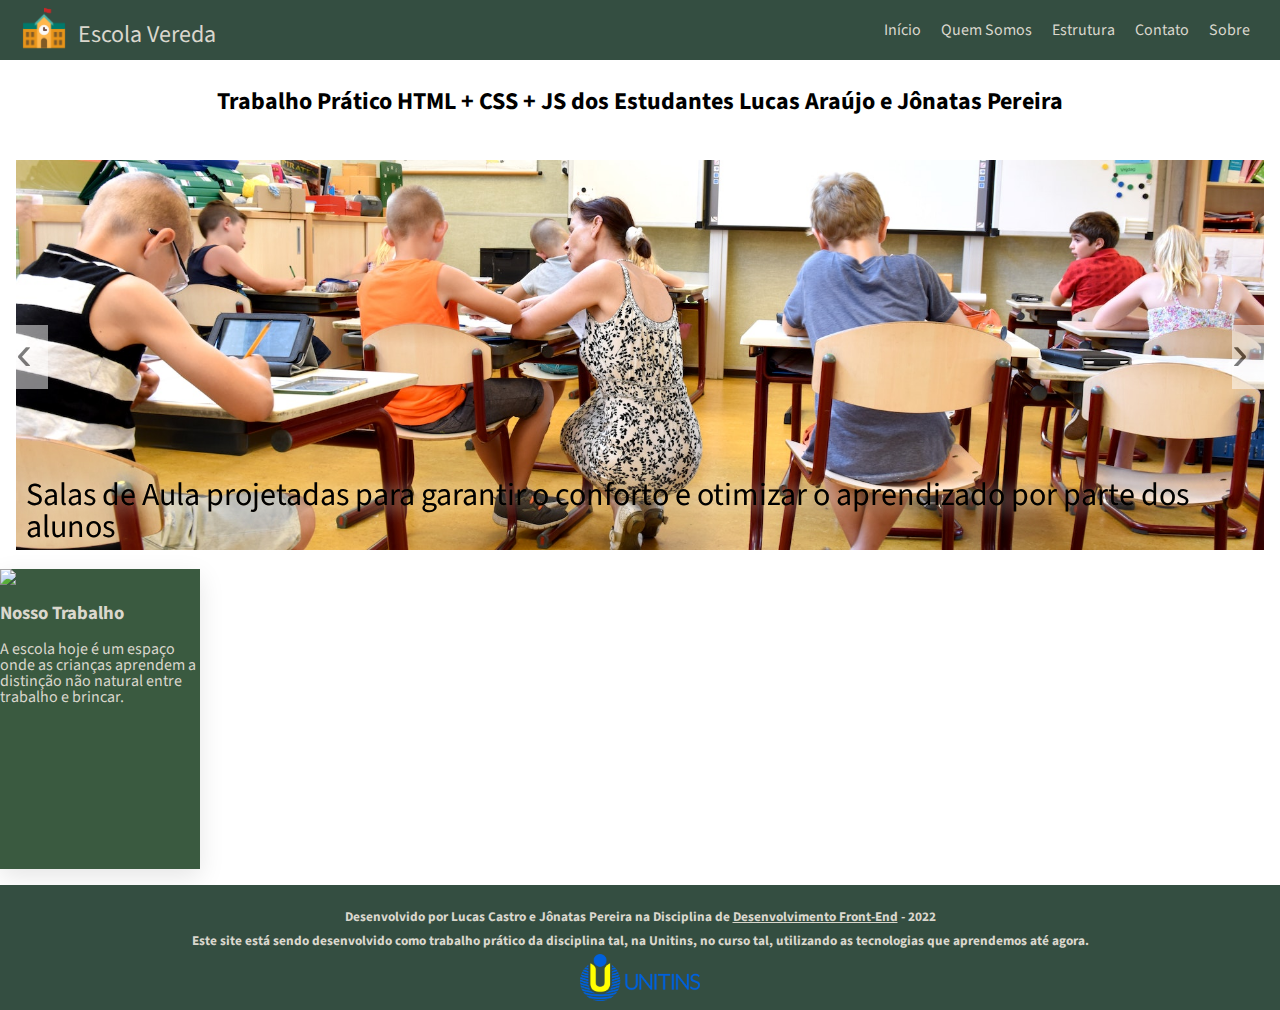
==== index.html @ c52f37e3 "atualização" ====
<!DOCTYPE html>
<html lang="pt-br">

<head>
    <meta charset="UTF-8">
    <meta http-equiv="X-UA-Compatible" content="IE=edge">
    <meta name="viewport" content="width=device-width, initial-scale=1.0">
    <title>Escola Vereda</title>
    <link rel="stylesheet" href="css/formatacao.css">
    <link rel="stylesheet" href="css/carrossel.css">
    <link rel="shortcut icon" href="img/logo.png" type="image/x-icon">
</head>

<body>
    <header>
        <nav class="navbar">
            <a href="sobre.html" class="logo">
                <img width="48px" height="48px" src="img/logo.png">
                <p>Escola Vereda</p>
            </a>
            <ul>
                <li class="link-nav"><a href="index.html">Início</a></li>
                <li class="link-nav"><a href="quemsou.html">Quem Somos</a></li>
                <li class="link-nav"><a href="estrutura.html">Estrutura</a></li>
                <li class="link-nav"><a href="contato.html">Contato</a></li>
                <li class="link-nav"><a href="sobre.html">Sobre</a></li>
            </ul>
        </nav>
    </header>
    <main>
        <h1 class="subtitulo">Trabalho Prático HTML + CSS + JS dos Estudantes Lucas Araújo e Jônatas Pereira</h1>
        <div class="carrossel">
            <button class="carrossel-anterior" onclick="ant()">&#8249;</button>
            <ul id="container-carrossel">
                <li class="item-carrossel">
                    <figure>
                        <img src="img/foto1.jpg">
                        <figcaption>Salas de Aula projetadas para garantir o conforto e otimizar o aprendizado por parte dos alunos</figcaption>
                    </figure>
                </li>
                <li class="item-carrossel">
                    <figure>
                        <img src="img/foto2.jpg">
                        <figcaption>Laboratórios para que nossos alunos possam experimentar, analisar e concluir.</figcaption>

                    </figure>

                </li>
                <li class="item-carrossel">
                    <figure>
                        <img src="img/foto3.jpg">
                        <figcaption>Equipe de profissionais seletos e qualificados</figcaption>
                    </figure>

                </li>
            </ul>
            <button class="carrossel-proximo" onclick="prox()">&#8250;</button>
        </div>
        <div class="cards">
            <div class="cards-container">
                <div class="card">
                    <img src="img/escola.png">
                    <h3>Nosso Trabalho</h3>
                    <p>A escola hoje é um espaço onde as crianças aprendem a distinção não natural entre trabalho e brincar.</p>
                </div>
            </div>
        </div>
    </main>
    <br>
    <footer class="rodape">
        <h5 class="info-rodape">Desenvolvido por Lucas Castro e Jônatas Pereira na Disciplina de <a
                href="https://www.unitins.br/nPortal/sistemas-de-informacao-palmas">Desenvolvimento Front-End</a> - 2022
        </h5>
        <h5 class="info-rodape">Este site está sendo desenvolvido como trabalho prático da disciplina tal, na Unitins, no curso tal, utilizando as tecnologias que aprendemos até agora.</h5>
        <img class="logo-unitins" src="img/unitins.png">
    </footer>
    <script src="js/carrossel.js"></script>
</body>
</html>
---- css/formatacao.css ----
@import url('https://fonts.googleapis.com/css2?family=Source+Sans+Pro&display=swap');


/*
    Reset CSS baseado em: https://meyerweb.com/eric/tools/css/reset/
*/

html, body, div, span, applet, object, iframe,
p, blockquote, pre,
a, abbr, acronym, address, big, cite, code,
del, dfn, em, img, ins, kbd, q, s, samp,
small, strike, strong, sub, sup, tt, var,
b, u, i, center,
dl, dt, dd, ol, ul, li,
fieldset, form, label, legend,
table, caption, tbody, tfoot, thead, tr, th, td,
article, aside, canvas, details, embed, 
figure, figcaption, footer, header, hgroup, 
menu, nav, output, ruby, section, summary,
time, mark, audio, video {
	margin: 0;
	padding: 0;
	border: 0;
	font-size: 100%;
	font: inherit;
	vertical-align: baseline;
}

article, aside, details, figcaption, figure, 
footer, header, hgroup, menu, nav, section {
	display: block;
}
body {
	line-height: 1;
}
ol, ul {
	list-style: none;
}
blockquote, q {
	quotes: none;
}
blockquote:before, blockquote:after,
q:before, q:after {
	content: '';
	content: none;
}
table {
	border-collapse: collapse;
	border-spacing: 0;
}
/*fim do Reset CSS*/

html {
    font-family: 'Source Sans Pro', sans-serif;
    --texto1: #dad7cd;
    --texto2: #000000;
    --fundo: #ffffff;
    --cor1: #344e41;
    --cor2: #3a5a40;
}

body {
    display: flex;
    flex-direction: column;
    color: var(--texto1);
    height: 100%;
    width: 100%;
    padding: 0;
    margin: 0;
}
.subtitulo {
    font-size: 1.5em;
    font-weight: bold;
    text-align: center;
    color: var(--texto2);
    text-align: center;
    margin-top: 30px;
    margin-bottom: 30px;
}

.navbar {
    display: flex;
    background-color: var(--cor1);
    justify-content: space-between;
    align-items: center;
    padding: 20px;
    height: 20px;
}

.logo {
    text-decoration: none;
    text-align: center;
    display: flex;
    column-gap: 10px;
    align-items: center;
    font-size: x-large;
    height: 58px;
}

.logo:visited {
    color: var(--texto);
}

.logo p {
    padding-top: 10px;
}

.navbar ul {
    display: flex;
    flex-direction: row;
}

.link-nav {
    align-self: center;
    height: 50px;
    display: flex;
    align-items: center;
    padding-left: 10px;
    padding-right: 10px;
}

.link-nav:hover {
    background-color: var(--cor2);
}
.link-nav a {
    text-decoration: none;
    color: var(--texto);
}
.link-nav a:visited {
    text-decoration: none;
}

main {
    flex: auto;
    background-color: var(--fundo);
    display: flex;
    flex-direction: column;
    
}

.rodape {
    height: 75px;
    background-color: var(--cor1);
    display: flex;
    flex-direction: column;
    align-items: center;
    row-gap: 1px;
    padding-top: 20px;
    padding-bottom:30px;
}

.logo-unitins {
    filter: brightness(1.5);
    width: 120px;
}


.cards {
    display: flex;
    flex-direction: row;
}

.card {
    display: flex;
    flex-direction: column;
    width: 200px;
    height: 300px;
    background-color: var(--cor2);
    box-shadow: 0 .5rem 1.5rem rgba(0,0,0,.1);
}

a {
    color: var(--texto1);
}

a:visited {
    color: var(--texto1);
}
.info-dev{
    color: var(--texto2);
    text-align: justify;
}
.info-estrutura{
    color: var(--texto2);
    text-align: justify;
}
.info-sobre{
    color: var(--texto2);
    text-align: justify;
}
.info-rodape{
    font-weight: bold;
    margin: 5px;
}
#estrutura{
    font-size: 35px;
}
---- css/carrossel.css ----
.carrossel {
    margin: 1rem;
    position: relative;
    overflow: hidden;
}

#container-carrossel{
    list-style-type: none;
    transition: margin 1s;
    width: 100%;
    display: flex;
    overflow: hidden;
    scroll-behavior: smooth;
    list-style: none;
    margin: 0;
    padding: 0;
}


.carrossel-anterior, .carrossel-proximo {
    position: absolute;
    display: flex;
    top: 0;
    bottom: 0;
    margin: auto;
    height: 4rem;
    background-color: white;
    border: none;
    width: 2rem;
    font-size: 3rem;
    padding: 0;
    cursor: pointer;
    opacity: 0.5;
    transition: opacity 100ms;
}

.carrossel-anterior{
    left: 0;
    z-index: 1;
}

.carrossel-proximo {
    right: 0;
}

.item-carrossel {
    width: 100%;
    height: 100%;
    flex: 1 0 100%;
}

.item-carrossel img {
    width: 100% !important;
    z-index: -99999;
}

.item-carrossel figure {
    position: relative;
}

.item-carrossel figcaption {
    position: absolute;
    left: 10px;
    bottom: 10px;
    font-size: xx-large;
    color: white;
    text-shadow: 2px 2px 20px black;
    filter: invert() sepia();
}
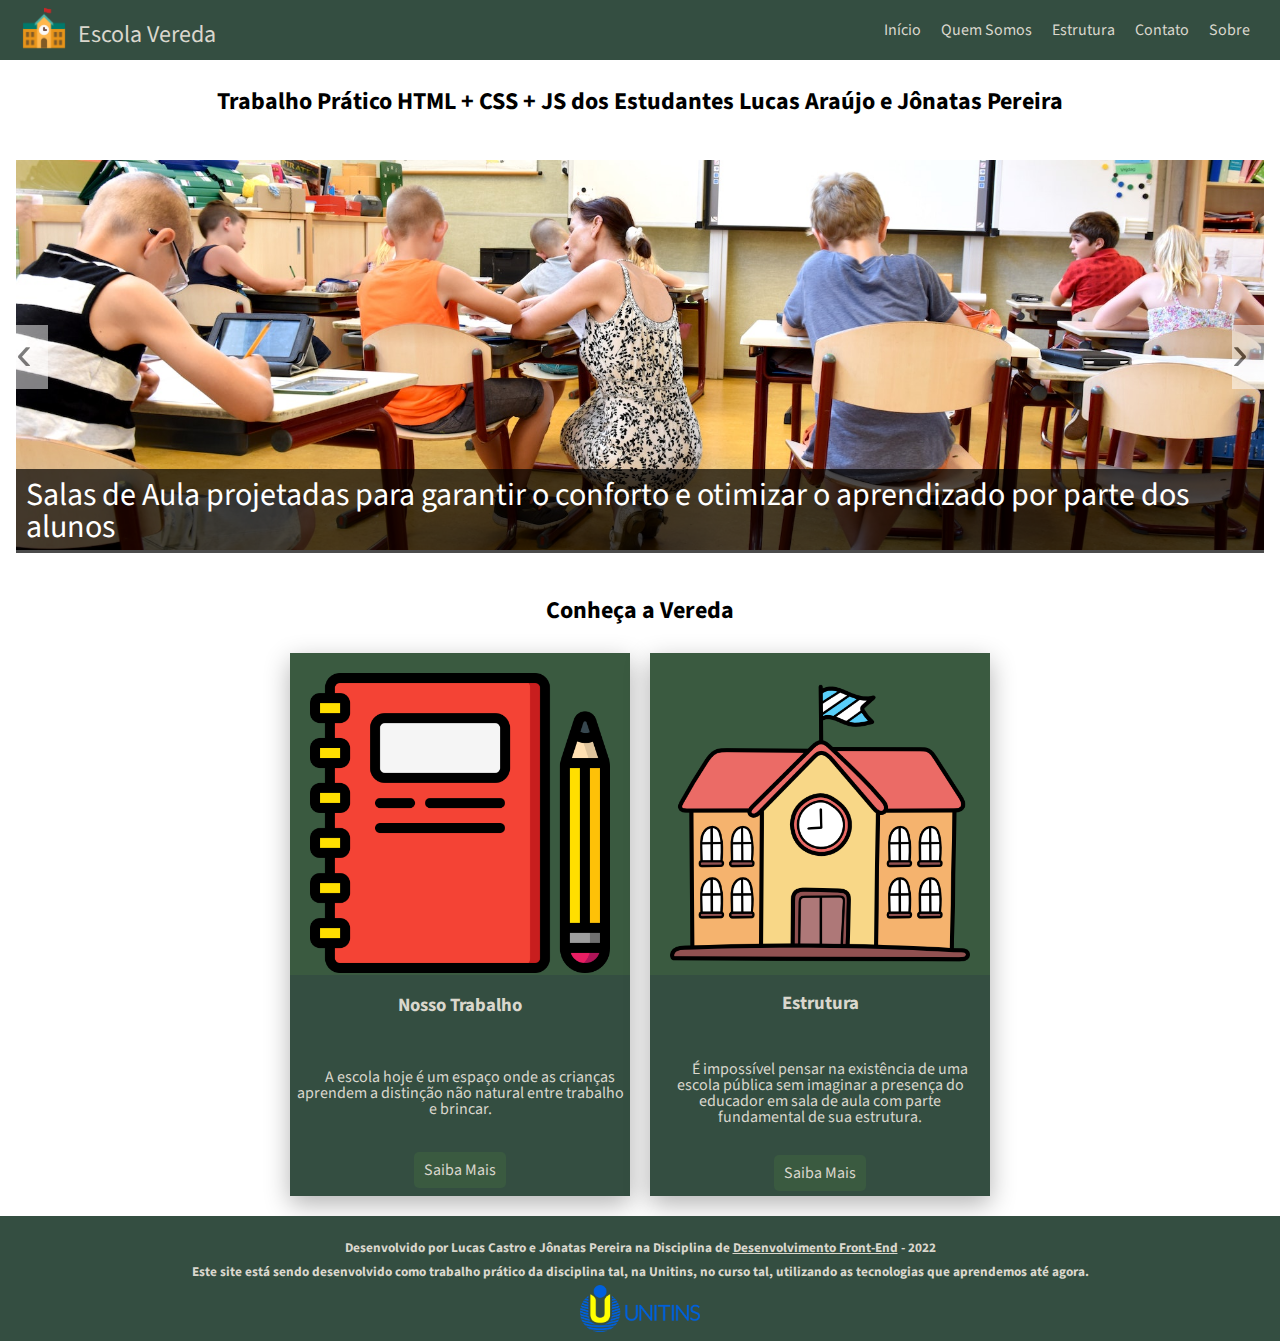
==== commit 81031a47: "atualização" ====
--- a/index.html
+++ b/index.html
@@ -35,13 +35,23 @@
                 <li class="item-carrossel">
                     <figure>
                         <img src="img/foto1.jpg">
-                        <figcaption>Salas de Aula projetadas para garantir o conforto e otimizar o aprendizado por parte dos alunos</figcaption>
+                        <div class="figure-bottom">
+
+                            <figcaption>Salas de Aula projetadas para garantir o conforto e otimizar o aprendizado por
+                                parte
+                                dos alunos</figcaption>
+                        </div>
+
                     </figure>
                 </li>
                 <li class="item-carrossel">
                     <figure>
                         <img src="img/foto2.jpg">
-                        <figcaption>Laboratórios para que nossos alunos possam experimentar, analisar e concluir.</figcaption>
+                        <div class="figure-bottom">
+
+                            <figcaption>Laboratórios para que nossos alunos possam experimentar, analisar e concluir.
+                            </figcaption>
+                        </div>
 
                     </figure>
 
@@ -49,31 +59,48 @@
                 <li class="item-carrossel">
                     <figure>
                         <img src="img/foto3.jpg">
-                        <figcaption>Equipe de profissionais seletos e qualificados</figcaption>
+                        <div class="figure-bottom">
+                            <figcaption>Equipe de profissionais seletos e qualificados</figcaption>
+                        </div>
                     </figure>
 
                 </li>
             </ul>
             <button class="carrossel-proximo" onclick="prox()">&#8250;</button>
         </div>
+        <h2 class="subtitulo">Conheça a Vereda</h2>
         <div class="cards">
-            <div class="cards-container">
-                <div class="card">
-                    <img src="img/escola.png">
+            <div class="card">
+                <img src="img/bloco-de-anotacoes.png">
+                <div class="card-bottom">
                     <h3>Nosso Trabalho</h3>
-                    <p>A escola hoje é um espaço onde as crianças aprendem a distinção não natural entre trabalho e brincar.</p>
+                    <p>A escola hoje é um espaço onde as crianças aprendem a distinção não natural entre trabalho e
+                        brincar.</p>
+                    <a class="botao" href="/sobre.html">Saiba Mais</a>
+                </div>
+
+            </div>
+            <div class="card">
+                <img src="img/escola.png">
+                <div class="card-bottom">
+                    <h3>Estrutura</h3>
+                    <p>É impossível pensar na existência de uma escola pública sem imaginar a presença do educador em
+                        sala de aula com parte fundamental de sua estrutura.</p>
+                    <a class="botao" href="/estrutura.html">Saiba Mais</a>
+
                 </div>
             </div>
         </div>
     </main>
-    <br>
     <footer class="rodape">
         <h5 class="info-rodape">Desenvolvido por Lucas Castro e Jônatas Pereira na Disciplina de <a
                 href="https://www.unitins.br/nPortal/sistemas-de-informacao-palmas">Desenvolvimento Front-End</a> - 2022
         </h5>
-        <h5 class="info-rodape">Este site está sendo desenvolvido como trabalho prático da disciplina tal, na Unitins, no curso tal, utilizando as tecnologias que aprendemos até agora.</h5>
+        <h5 class="info-rodape">Este site está sendo desenvolvido como trabalho prático da disciplina tal, na Unitins,
+            no curso tal, utilizando as tecnologias que aprendemos até agora.</h5>
         <img class="logo-unitins" src="img/unitins.png">
     </footer>
     <script src="js/carrossel.js"></script>
 </body>
+
 </html>--- a/css/formatacao.css
+++ b/css/formatacao.css
@@ -67,6 +67,7 @@
     width: 100%;
     padding: 0;
     margin: 0;
+    justify-content: space-around;
 }
 .subtitulo {
     font-size: 1.5em;
@@ -135,7 +136,6 @@
     background-color: var(--fundo);
     display: flex;
     flex-direction: column;
-    
 }
 
 .rodape {
@@ -147,6 +147,9 @@
     row-gap: 1px;
     padding-top: 20px;
     padding-bottom:30px;
+    margin-top: 20px;
+    margin-top: calc(auto + 20px);
+    width: 100%;
 }
 
 .logo-unitins {
@@ -158,16 +161,49 @@
 .cards {
     display: flex;
     flex-direction: row;
+    align-self: center;
+    justify-content: space-around;
+    column-gap: 20px;
 }
 
 .card {
-    display: flex;
-    flex-direction: column;
-    width: 200px;
-    height: 300px;
+    flex: auto;
+    display: flex;
+    flex-direction: column;
+    width: 300px;
     background-color: var(--cor2);
-    box-shadow: 0 .5rem 1.5rem rgba(0,0,0,.1);
-}
+    box-shadow: 0 .5rem 1.5rem rgba(0,0,0,.3);
+    padding: 20px;
+    row-gap: 22px;
+}
+.card h3 {
+    text-align: center;
+}
+
+.card p {
+    padding: 20px;
+    padding-left: 5px;
+    padding-right: 5px;
+    text-align: center;
+}
+
+.card p::first-letter {
+    padding-left: 20px;
+}
+
+.card-bottom {
+    display: flex;
+    flex-direction: column;
+    row-gap: 10px;
+    align-items: center;
+    justify-content: space-around;
+    background-color: var(--cor1);
+    margin: -20px;
+    width: calc(100% + 20px + 20px);
+    height: calc(100% + 20px + 20px);
+    padding-bottom: 5px;
+}
+
 
 a {
     color: var(--texto1);
@@ -195,3 +231,76 @@
 #estrutura{
     font-size: 35px;
 }
+form h2{
+    margin: 0;
+}
+form{
+    background-color: var(--cor1);
+    max-width: 500px;
+    padding: 40px;
+    border-radius: 20px;
+    max-width: 1600px;
+    margin: 0 auto;
+}
+.form-item{
+    position: relative;
+    margin: 20px 0;
+}
+#entre-contato{
+    text-align: center;
+    margin: 0;
+    color: var(--fundo);
+    font-size: 20px;
+}
+.input{
+    width: 100%;
+    border: 0;
+    border-bottom: 2px solid var(--fundo);
+    background-color: var(--cor1);
+    padding: 5px;
+    font-size: 13px;
+    outline: none;
+    color: var(--fundo);
+}
+
+.botao {
+    text-decoration: none;
+    border: none;
+    text-align: center;
+    background-color: var(--cor2);
+    padding: 10px;
+    border-radius: 5px;
+    width: fit-content;
+}
+
+.botao:hover{
+    background-color: var(--cor1);
+}
+
+.botao {
+    text-decoration: none;
+    border: none;
+    text-align: center;
+    background-color: var(--cor2);
+    padding: 10px;
+    border-radius: 5px;
+    width: fit-content;
+}
+
+.botao:hover{
+    background-color: var(--cor1);
+}
+
+.conteudo {
+    padding-right: 20px;
+    font-size: large;
+    min-height: calc(100vh - 75px - 75px - 100px - 50px);
+}
+
+.conteudo img {
+    float: left;
+    padding: 20px;
+}
+.conteudo p::first-letter {
+    padding-left: 20px;
+}--- a/css/carrossel.css
+++ b/css/carrossel.css
@@ -59,11 +59,15 @@
 }
 
 .item-carrossel figcaption {
-    position: absolute;
-    left: 10px;
-    bottom: 10px;
     font-size: xx-large;
     color: white;
-    text-shadow: 2px 2px 20px black;
-    filter: invert() sepia();
+}
+
+.figure-bottom {
+    position: absolute;
+    left: 0;
+    bottom: 0;
+    background-color: rgba(0, 0, 0, 0.7);
+    width: 100%;
+    padding: 10px;
 }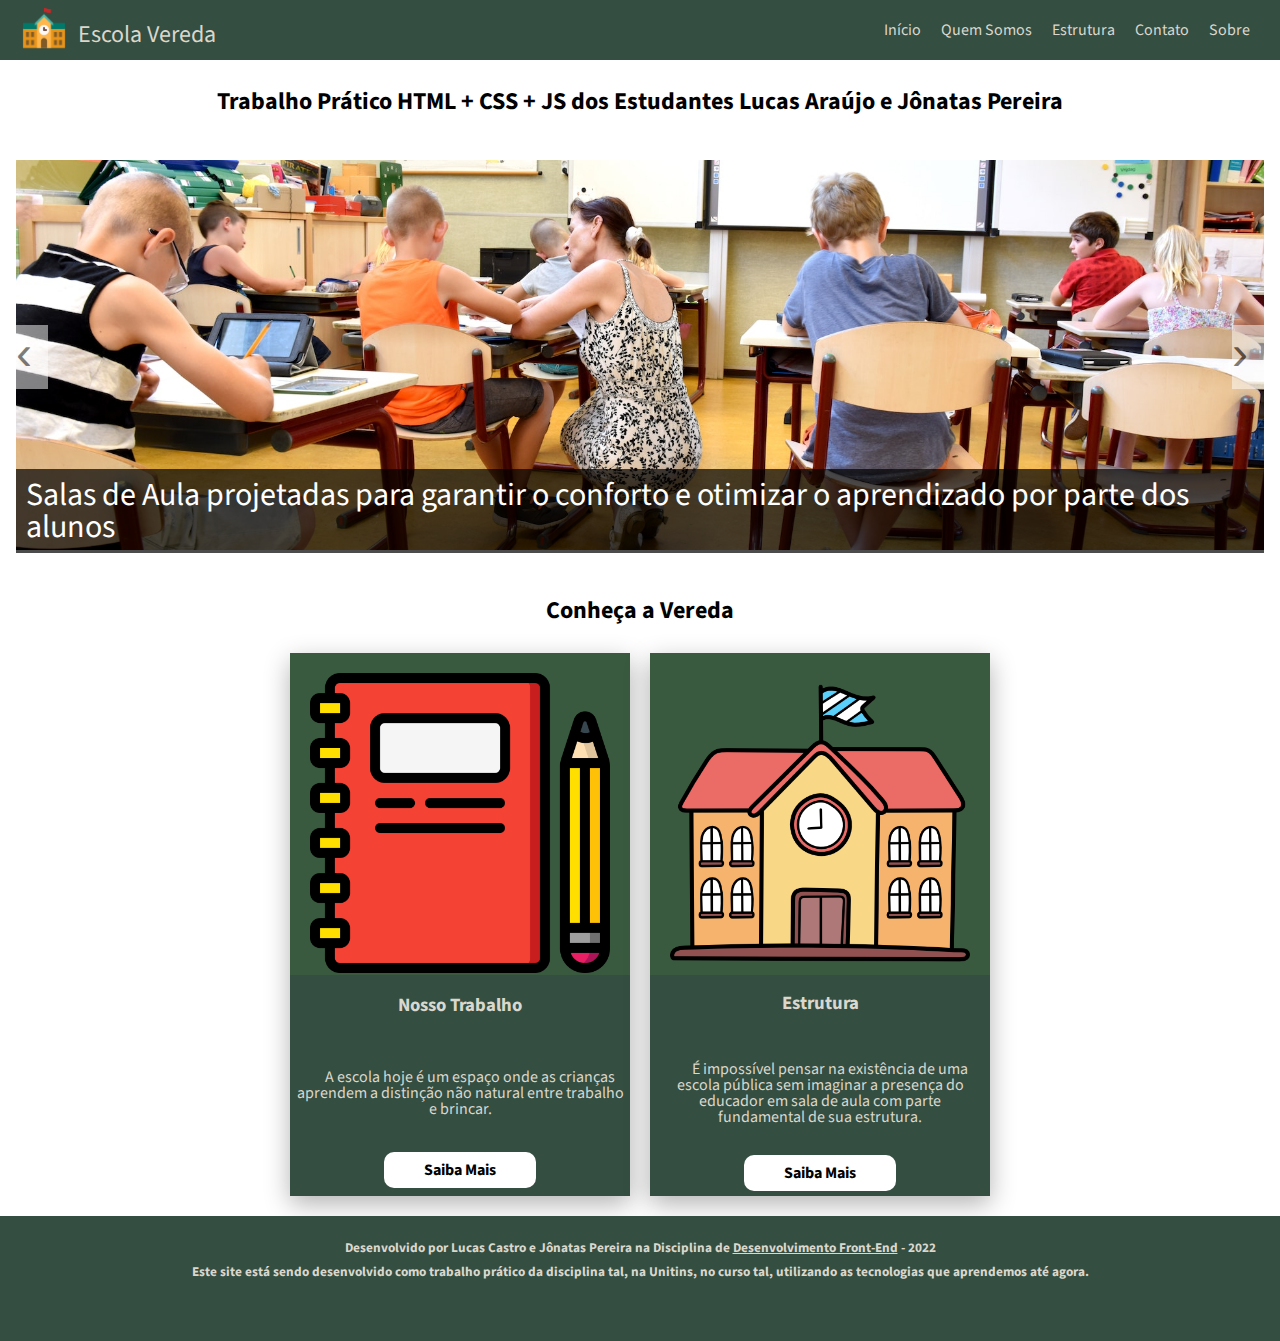
==== commit ca11d4e2: "ajuste do footer" ====
--- a/index.html
+++ b/index.html
@@ -76,7 +76,7 @@
                     <h3>Nosso Trabalho</h3>
                     <p>A escola hoje é um espaço onde as crianças aprendem a distinção não natural entre trabalho e
                         brincar.</p>
-                    <a class="botao" href="/sobre.html">Saiba Mais</a>
+                    <a class="botao" href="sobre.html">Saiba Mais</a>
                 </div>
 
             </div>
@@ -86,7 +86,7 @@
                     <h3>Estrutura</h3>
                     <p>É impossível pensar na existência de uma escola pública sem imaginar a presença do educador em
                         sala de aula com parte fundamental de sua estrutura.</p>
-                    <a class="botao" href="/estrutura.html">Saiba Mais</a>
+                    <a class="botao" href="estrutura.html">Saiba Mais</a>
 
                 </div>
             </div>
@@ -98,7 +98,6 @@
         </h5>
         <h5 class="info-rodape">Este site está sendo desenvolvido como trabalho prático da disciplina tal, na Unitins,
             no curso tal, utilizando as tecnologias que aprendemos até agora.</h5>
-        <img class="logo-unitins" src="img/unitins.png">
     </footer>
     <script src="js/carrossel.js"></script>
 </body>
--- a/css/formatacao.css
+++ b/css/formatacao.css
@@ -54,7 +54,7 @@
     font-family: 'Source Sans Pro', sans-serif;
     --texto1: #dad7cd;
     --texto2: #000000;
-    --fundo: #ffffff;
+    --branco: #ffffff;
     --cor1: #344e41;
     --cor2: #3a5a40;
 }
@@ -133,9 +133,10 @@
 
 main {
     flex: auto;
-    background-color: var(--fundo);
-    display: flex;
-    flex-direction: column;
+    background-color: var(--branco);
+    display: flex;
+    flex-direction: column;
+    justify-content: center;
 }
 
 .rodape {
@@ -209,7 +210,7 @@
     color: var(--texto1);
 }
 
-a:visited {
+a:visited:not(.botao) {
     color: var(--texto1);
 }
 .info-dev{
@@ -219,6 +220,7 @@
 .info-estrutura{
     color: var(--texto2);
     text-align: justify;
+    
 }
 .info-sobre{
     color: var(--texto2);
@@ -244,7 +246,7 @@
 }
 .form-item{
     position: relative;
-    margin: 20px 0;
+    margin: 25px 0;
 }
 #entre-contato{
     text-align: center;
@@ -255,40 +257,35 @@
 .input{
     width: 100%;
     border: 0;
-    border-bottom: 2px solid var(--fundo);
+    border-bottom: 2px solid var(--branco);
     background-color: var(--cor1);
     padding: 5px;
     font-size: 13px;
     outline: none;
-    color: var(--fundo);
-}
-
+    color: var(--branco);
+}
+
+.imagem-estrutura{
+    border: solid 3px var(--texto2);
+}
+.corpo{
+    width: 960px;
+    margin: auto;
+}
 .botao {
+    padding: 10px 40px;
+    border: 0;
+    border-radius: 10px;
+    background-color: var(--branco);
+    color: var(--texto2);
+    cursor: pointer;
+    font-weight: bold;
+    width: fit-content;
     text-decoration: none;
-    border: none;
-    text-align: center;
-    background-color: var(--cor2);
-    padding: 10px;
-    border-radius: 5px;
-    width: fit-content;
 }
 
 .botao:hover{
-    background-color: var(--cor1);
-}
-
-.botao {
-    text-decoration: none;
-    border: none;
-    text-align: center;
-    background-color: var(--cor2);
-    padding: 10px;
-    border-radius: 5px;
-    width: fit-content;
-}
-
-.botao:hover{
-    background-color: var(--cor1);
+    background-color: var(--texto1);
 }
 
 .conteudo {
@@ -303,4 +300,4 @@
 }
 .conteudo p::first-letter {
     padding-left: 20px;
-}+}
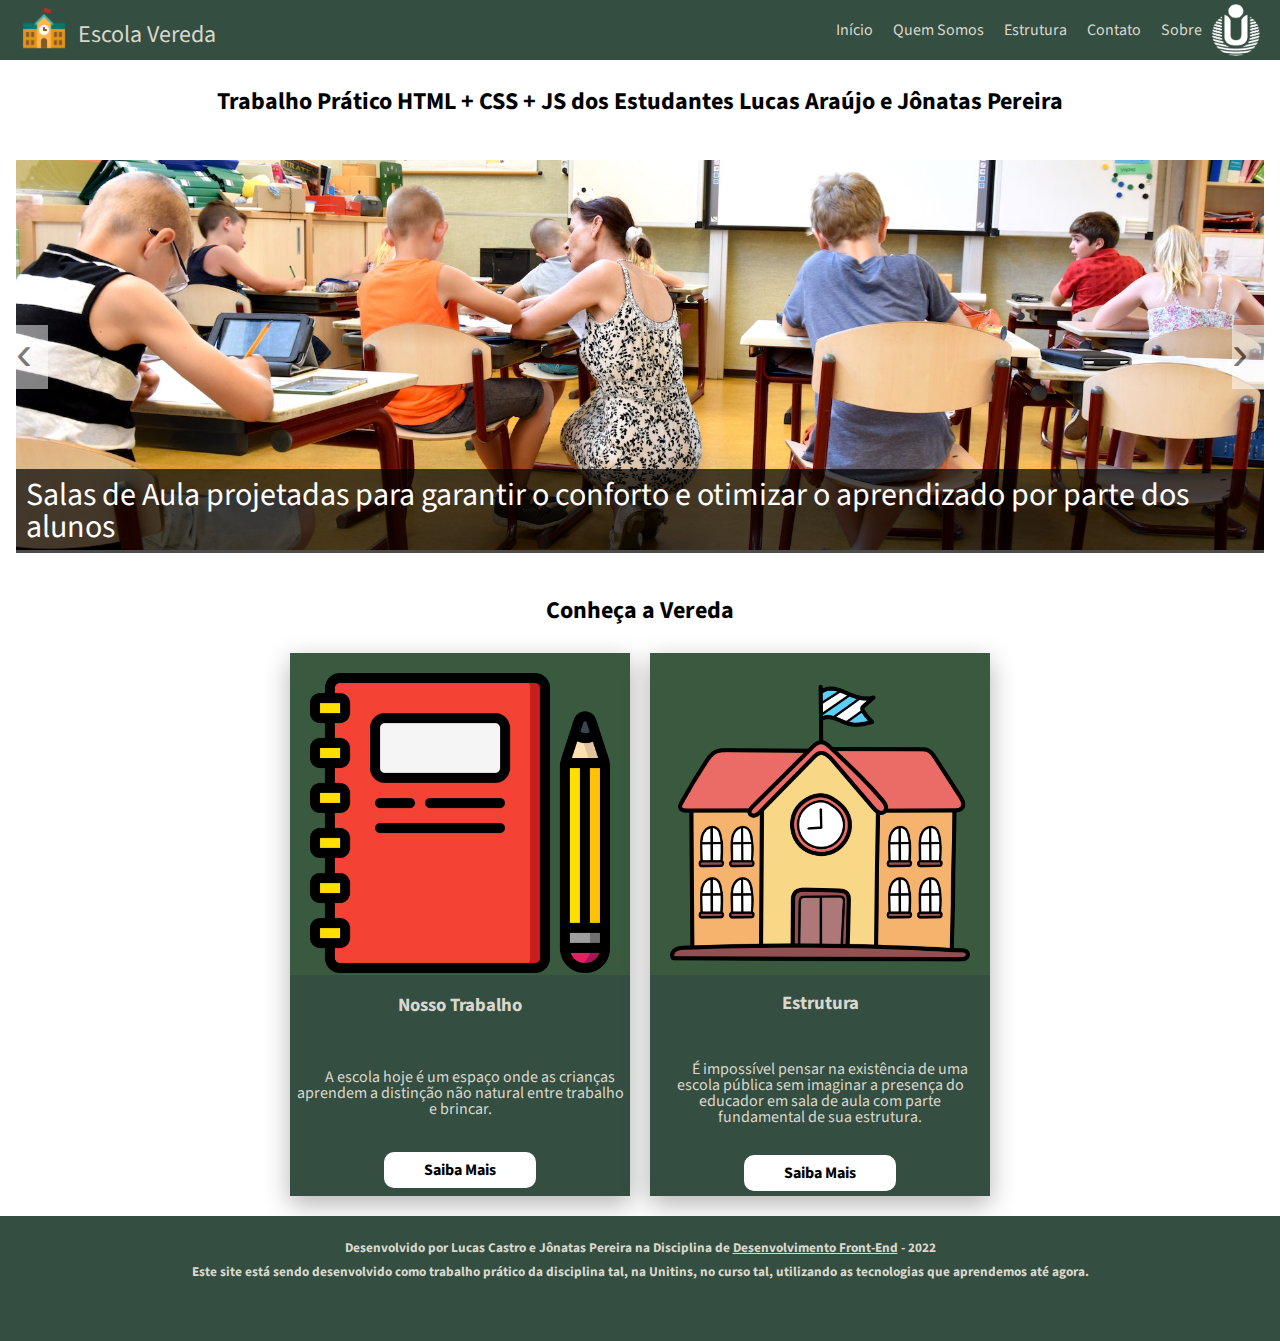
==== commit c3e42285: "navbar" ====
--- a/index.html
+++ b/index.html
@@ -24,7 +24,9 @@
                 <li class="link-nav"><a href="estrutura.html">Estrutura</a></li>
                 <li class="link-nav"><a href="contato.html">Contato</a></li>
                 <li class="link-nav"><a href="sobre.html">Sobre</a></li>
+                <img src="img/unitins.png" width="48px" height="52px">
             </ul>
+            
         </nav>
     </header>
     <main>
--- a/css/formatacao.css
+++ b/css/formatacao.css
@@ -213,10 +213,6 @@
 a:visited:not(.botao) {
     color: var(--texto1);
 }
-.info-dev{
-    color: var(--texto2);
-    text-align: justify;
-}
 .info-estrutura{
     color: var(--texto2);
     text-align: justify;
@@ -301,3 +297,26 @@
 .conteudo p::first-letter {
     padding-left: 20px;
 }
+
+.container-dev{
+    display: flex;
+    justify-content: space-around;
+}
+
+.dev{
+    display: flex;
+    flex-direction: column;
+    width: 300px;
+    align-items: center;
+    background-color: var(--cor2);
+    padding: 20px;
+}
+
+.dev img{
+    object-fit: cover;
+}
+
+.dev p {
+    color: var(--texto1);
+    text-align: justify;
+}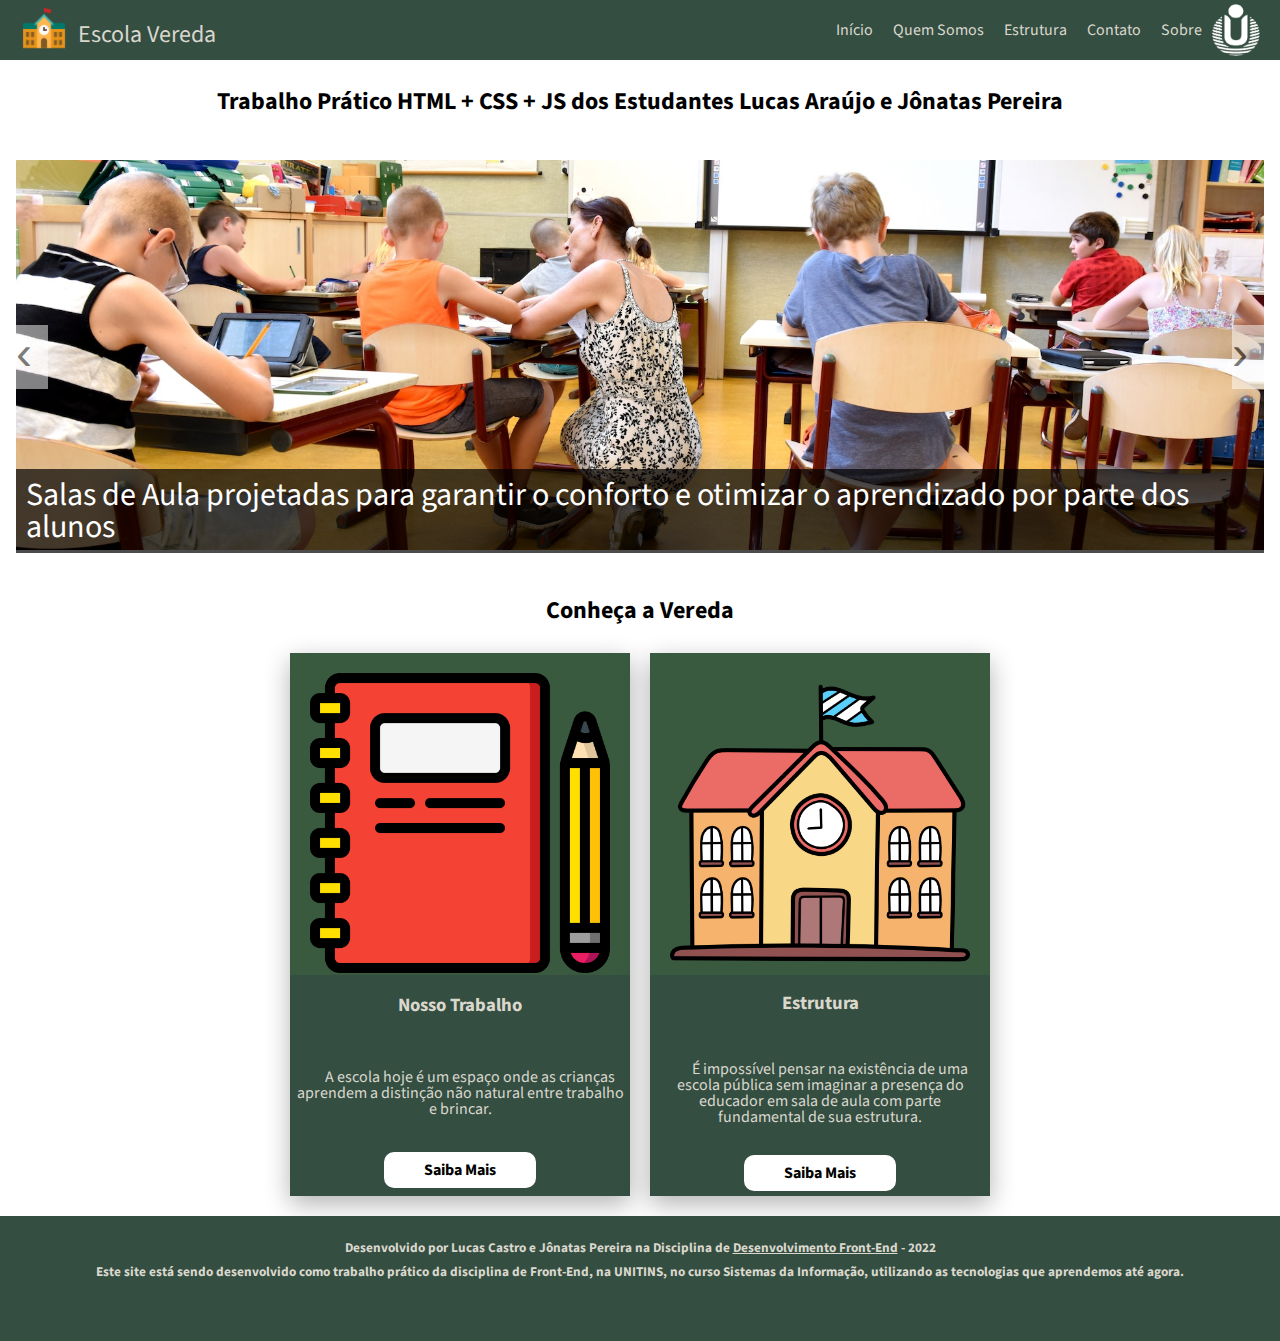
==== commit b73b3b96: "Merge branch 'main' of https://github.com/LucasCastroo/SITE_A2" ====
--- a/index.html
+++ b/index.html
@@ -98,8 +98,7 @@
         <h5 class="info-rodape">Desenvolvido por Lucas Castro e Jônatas Pereira na Disciplina de <a
                 href="https://www.unitins.br/nPortal/sistemas-de-informacao-palmas">Desenvolvimento Front-End</a> - 2022
         </h5>
-        <h5 class="info-rodape">Este site está sendo desenvolvido como trabalho prático da disciplina tal, na Unitins,
-            no curso tal, utilizando as tecnologias que aprendemos até agora.</h5>
+        <h5 class="info-rodape">Este site está sendo desenvolvido como trabalho prático da disciplina de Front-End, na UNITINS, no curso Sistemas da Informação, utilizando as tecnologias que aprendemos até agora.</h5>
     </footer>
     <script src="js/carrossel.js"></script>
 </body>
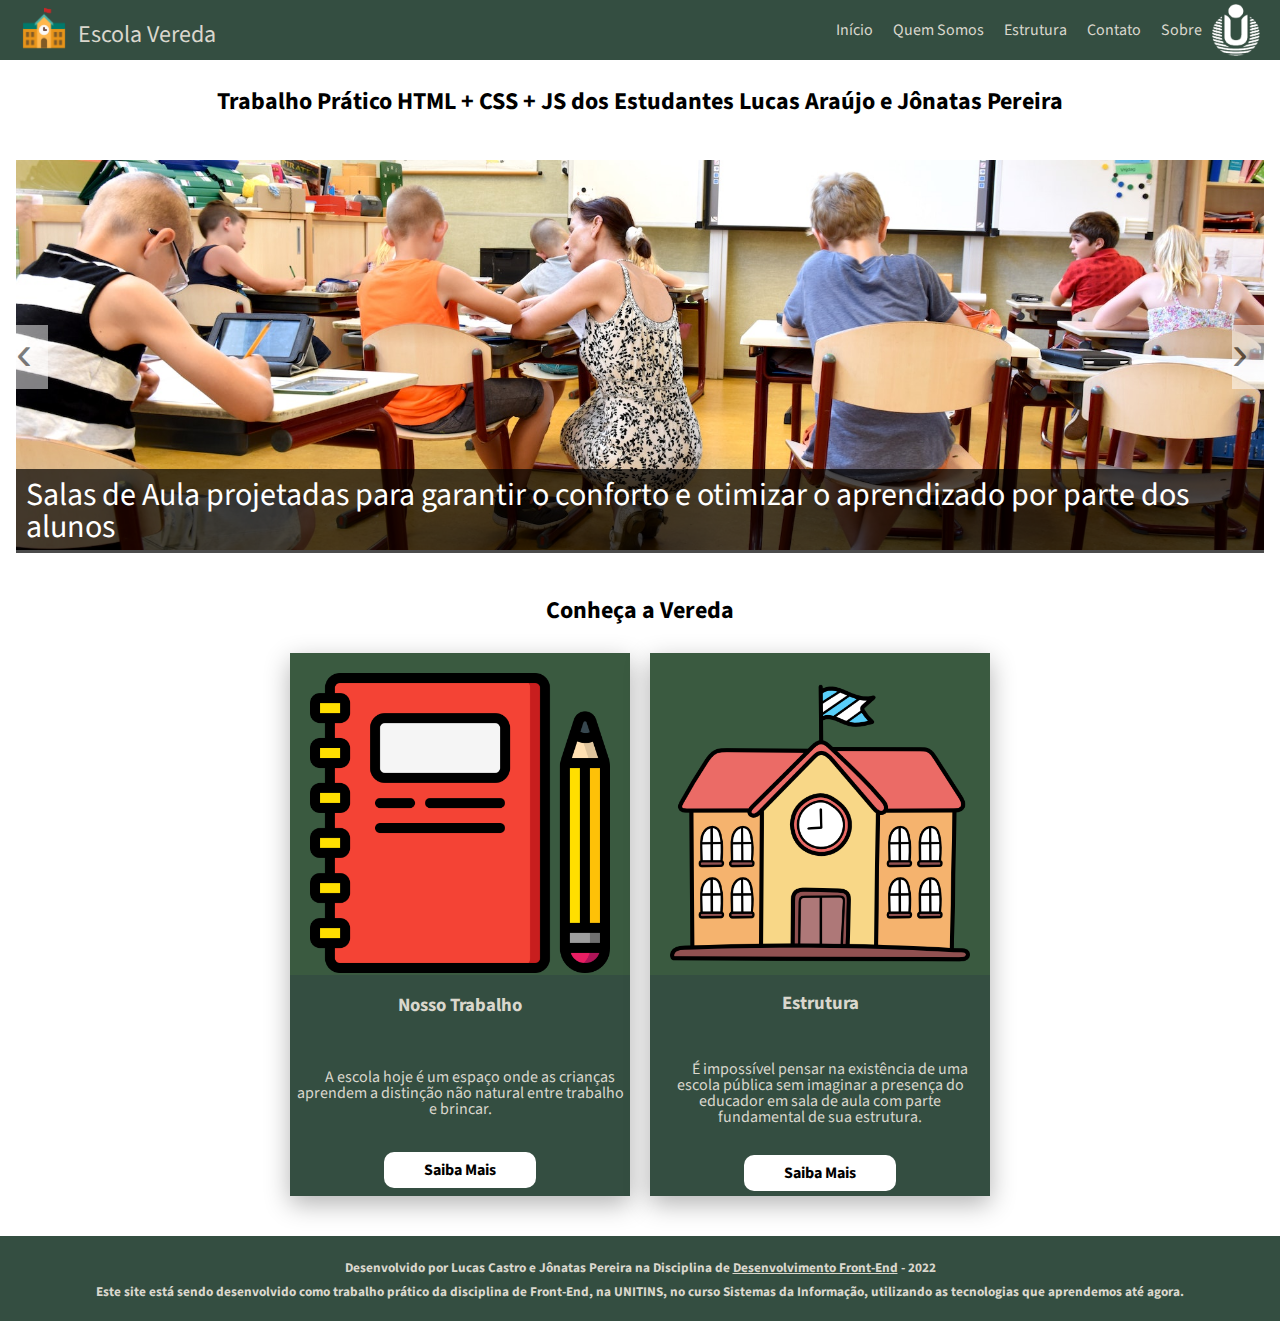
==== commit 49ea32c6: "footer" ====
--- a/index.html
+++ b/index.html
@@ -19,14 +19,23 @@
                 <p>Escola Vereda</p>
             </a>
             <ul>
-                <li class="link-nav"><a href="index.html">Início</a></li>
-                <li class="link-nav"><a href="quemsou.html">Quem Somos</a></li>
-                <li class="link-nav"><a href="estrutura.html">Estrutura</a></li>
-                <li class="link-nav"><a href="contato.html">Contato</a></li>
-                <li class="link-nav"><a href="sobre.html">Sobre</a></li>
+                <li class="link-nav">
+                    <a href="index.html">Início</a>
+                </li>
+                <li class="link-nav">
+                    <a href="quemsou.html">Quem Somos</a>
+                </li>
+                <li class="link-nav">
+                    <a href="estrutura.html">Estrutura</a>
+                </li>
+                <li class="link-nav">
+                    <a href="contato.html">Contato</a>
+                </li>
+                <li class="link-nav">
+                    <a href="sobre.html">Sobre</a>
+                </li>
                 <img src="img/unitins.png" width="48px" height="52px">
             </ul>
-            
         </nav>
     </header>
     <main>
@@ -38,25 +47,19 @@
                     <figure>
                         <img src="img/foto1.jpg">
                         <div class="figure-bottom">
-
                             <figcaption>Salas de Aula projetadas para garantir o conforto e otimizar o aprendizado por
-                                parte
-                                dos alunos</figcaption>
+                                parte dos alunos</figcaption>
                         </div>
-
                     </figure>
                 </li>
                 <li class="item-carrossel">
                     <figure>
                         <img src="img/foto2.jpg">
                         <div class="figure-bottom">
-
                             <figcaption>Laboratórios para que nossos alunos possam experimentar, analisar e concluir.
                             </figcaption>
                         </div>
-
                     </figure>
-
                 </li>
                 <li class="item-carrossel">
                     <figure>
@@ -65,7 +68,6 @@
                             <figcaption>Equipe de profissionais seletos e qualificados</figcaption>
                         </div>
                     </figure>
-
                 </li>
             </ul>
             <button class="carrossel-proximo" onclick="prox()">&#8250;</button>
@@ -80,7 +82,6 @@
                         brincar.</p>
                     <a class="botao" href="sobre.html">Saiba Mais</a>
                 </div>
-
             </div>
             <div class="card">
                 <img src="img/escola.png">
@@ -89,7 +90,6 @@
                     <p>É impossível pensar na existência de uma escola pública sem imaginar a presença do educador em
                         sala de aula com parte fundamental de sua estrutura.</p>
                     <a class="botao" href="estrutura.html">Saiba Mais</a>
-
                 </div>
             </div>
         </div>
@@ -98,7 +98,8 @@
         <h5 class="info-rodape">Desenvolvido por Lucas Castro e Jônatas Pereira na Disciplina de <a
                 href="https://www.unitins.br/nPortal/sistemas-de-informacao-palmas">Desenvolvimento Front-End</a> - 2022
         </h5>
-        <h5 class="info-rodape">Este site está sendo desenvolvido como trabalho prático da disciplina de Front-End, na UNITINS, no curso Sistemas da Informação, utilizando as tecnologias que aprendemos até agora.</h5>
+        <h5 class="info-rodape">Este site está sendo desenvolvido como trabalho prático da disciplina de Front-End, na
+            UNITINS, no curso Sistemas da Informação, utilizando as tecnologias que aprendemos até agora.</h5>
     </footer>
     <script src="js/carrossel.js"></script>
 </body>
--- a/css/formatacao.css
+++ b/css/formatacao.css
@@ -137,19 +137,19 @@
     display: flex;
     flex-direction: column;
     justify-content: center;
+    min-height: calc(100vh - 75px - 20px - 50px - 20px - 20px);
 }
 
 .rodape {
-    height: 75px;
+    height: 40px;
     background-color: var(--cor1);
     display: flex;
     flex-direction: column;
     align-items: center;
     row-gap: 1px;
     padding-top: 20px;
-    padding-bottom:30px;
-    margin-top: 20px;
-    margin-top: calc(auto + 20px);
+    padding-bottom: 25px;
+    margin-top: 40px;
     width: 100%;
 }
 
@@ -216,7 +216,7 @@
 .info-estrutura{
     color: var(--texto2);
     text-align: justify;
-    
+    padding-top: 70px;
 }
 .info-sobre{
     color: var(--texto2);
@@ -240,6 +240,7 @@
     max-width: 1600px;
     margin: 0 auto;
 }
+
 .form-item{
     position: relative;
     margin: 25px 0;
@@ -300,13 +301,13 @@
 
 .container-dev{
     display: flex;
-    justify-content: space-around;
+    justify-content: space-evenly;
 }
 
 .dev{
     display: flex;
     flex-direction: column;
-    width: 300px;
+    width: 200px;
     align-items: center;
     background-color: var(--cor2);
     padding: 20px;
@@ -314,9 +315,13 @@
 
 .dev img{
     object-fit: cover;
+    padding: 10px;
 }
 
 .dev p {
     color: var(--texto1);
-    text-align: justify;
+}
+
+.dev strong {
+    font-weight: bolder;
 }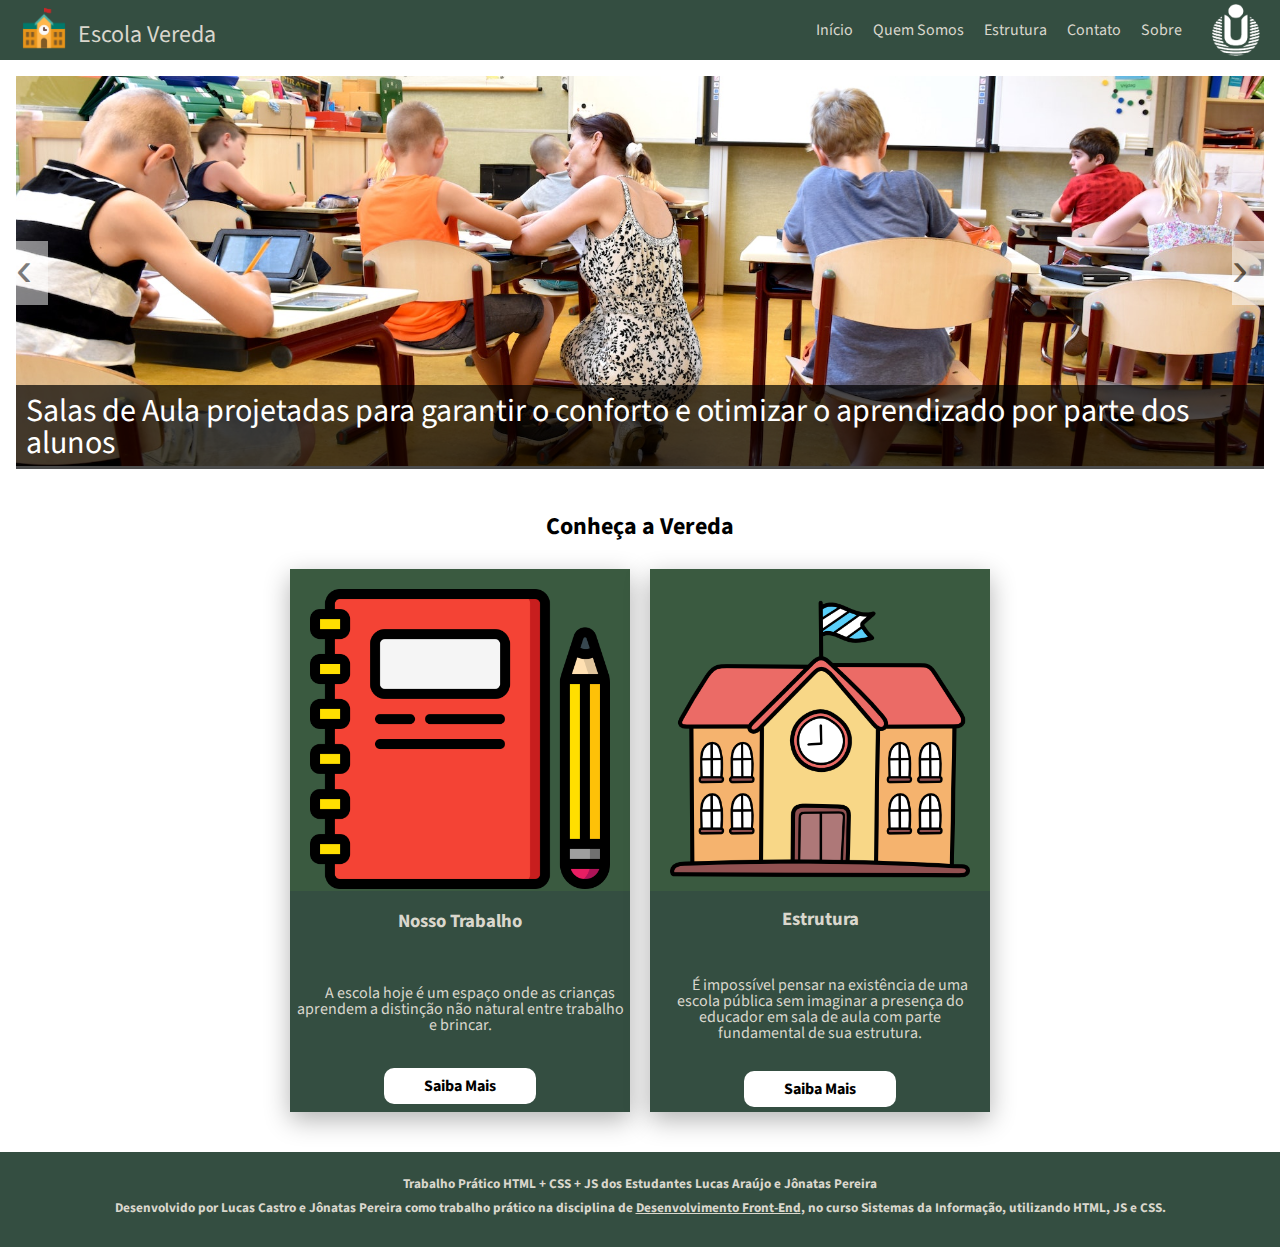
==== commit 8136f7c5: "finalmente sera que terminei?" ====
--- a/index.html
+++ b/index.html
@@ -39,7 +39,6 @@
         </nav>
     </header>
     <main>
-        <h1 class="subtitulo">Trabalho Prático HTML + CSS + JS dos Estudantes Lucas Araújo e Jônatas Pereira</h1>
         <div class="carrossel">
             <button class="carrossel-anterior" onclick="ant()">&#8249;</button>
             <ul id="container-carrossel">
@@ -95,11 +94,12 @@
         </div>
     </main>
     <footer class="rodape">
-        <h5 class="info-rodape">Desenvolvido por Lucas Castro e Jônatas Pereira na Disciplina de <a
-                href="https://www.unitins.br/nPortal/sistemas-de-informacao-palmas">Desenvolvimento Front-End</a> - 2022
+        <h5 class="info-rodape">
+            Trabalho Prático HTML + CSS + JS dos Estudantes Lucas Araújo e Jônatas Pereira
         </h5>
-        <h5 class="info-rodape">Este site está sendo desenvolvido como trabalho prático da disciplina de Front-End, na
-            UNITINS, no curso Sistemas da Informação, utilizando as tecnologias que aprendemos até agora.</h5>
+        <h5 class="info-rodape">Desenvolvido por Lucas Castro e Jônatas Pereira como trabalho prático na disciplina de <a
+                href="https://www.unitins.br/nPortal/sistemas-de-informacao-palmas">Desenvolvimento Front-End</a>, no curso Sistemas da Informação, utilizando HTML, JS e CSS.
+        </h5>
     </footer>
     <script src="js/carrossel.js"></script>
 </body>
--- a/css/formatacao.css
+++ b/css/formatacao.css
@@ -54,7 +54,7 @@
     font-family: 'Source Sans Pro', sans-serif;
     --texto1: #dad7cd;
     --texto2: #000000;
-    --branco: #ffffff;
+    --fundo: #ffffff;
     --cor1: #344e41;
     --cor2: #3a5a40;
 }
@@ -68,6 +68,7 @@
     padding: 0;
     margin: 0;
     justify-content: space-around;
+    background-color: var(--fundo);
 }
 .subtitulo {
     font-size: 1.5em;
@@ -110,6 +111,9 @@
     display: flex;
     flex-direction: row;
 }
+.navbar ul img {
+    padding-left: 20px;
+}
 
 .link-nav {
     align-self: center;
@@ -133,7 +137,7 @@
 
 main {
     flex: auto;
-    background-color: var(--branco);
+    background-color: var(--fundo);
     display: flex;
     flex-direction: column;
     justify-content: center;
@@ -148,7 +152,7 @@
     align-items: center;
     row-gap: 1px;
     padding-top: 20px;
-    padding-bottom: 25px;
+    padding-bottom: 35px;
     margin-top: 40px;
     width: 100%;
 }
@@ -254,12 +258,12 @@
 .input{
     width: 100%;
     border: 0;
-    border-bottom: 2px solid var(--branco);
+    border-bottom: 2px solid var(--fundo);
     background-color: var(--cor1);
     padding: 5px;
     font-size: 13px;
     outline: none;
-    color: var(--branco);
+    color: var(--fundo);
 }
 
 .imagem-estrutura{
@@ -273,7 +277,7 @@
     padding: 10px 40px;
     border: 0;
     border-radius: 10px;
-    background-color: var(--branco);
+    background-color: var(--fundo);
     color: var(--texto2);
     cursor: pointer;
     font-weight: bold;
